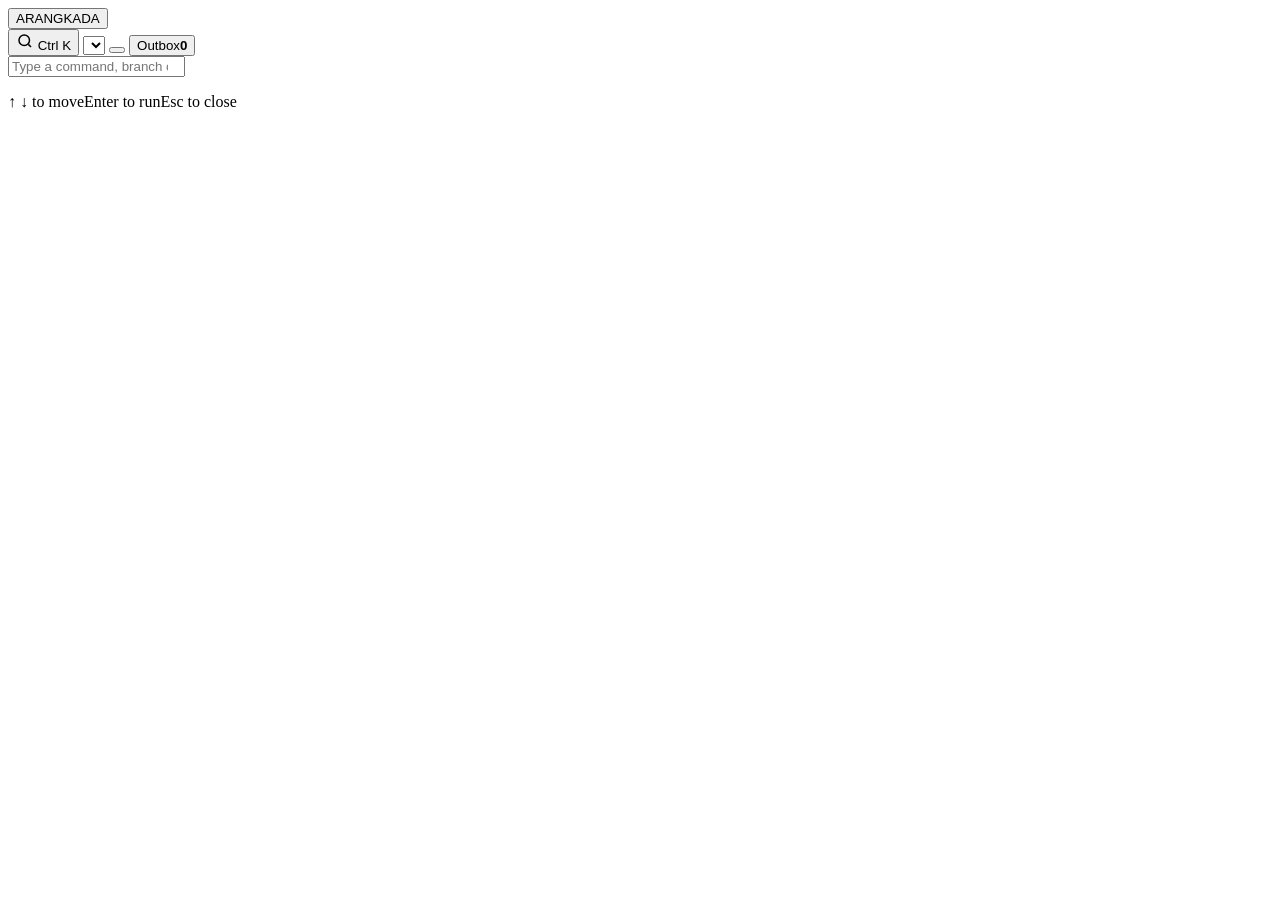
==== index.html @ 6641d01d "Add files via upload" ====
<!DOCTYPE html>
<html lang="en">
<head>
<meta charset="utf-8">
<meta name="viewport" content="width=device-width, initial-scale=1, viewport-fit=cover">
<meta name="description" content="Arangkada: a working demo of a multi-branch motorcycle dealer console with offline-first sync, financing and LTO tracking.">
<meta name="theme-color" content="#121212">
<link rel="icon" href="assets/img/favicon.svg" type="image/svg+xml">
<title>Arangkada – Dealer network console</title>
<link rel="preconnect" href="https://fonts.googleapis.com">
<link rel="preconnect" href="https://fonts.gstatic.com" crossorigin>
<link href="https://fonts.googleapis.com/css2?family=Barlow:wght@400;500;600&family=Rajdhani:wght@600;700&display=swap" rel="stylesheet">
<link rel="stylesheet" href="assets/css/style.css">
</head>
<body>
<header class="nav">
  <div class="wrap nav-in">
    <button class="logo" data-act="go" data-v="home">ARANGKADA</button>
    <nav class="links" aria-label="Main" id="links"></nav>
    <div class="tools">
      <button class="icon-btn" data-act="pal" aria-label="Open quick commands">
        <svg width="18" height="18" viewBox="0 0 24 24" fill="none" stroke="currentColor" stroke-width="2" aria-hidden="true"><circle cx="11" cy="11" r="7"/><path d="M20 20l-3.5-3.5"/></svg>
        <span class="kbd">Ctrl K</span></button>
      <select id="as" class="branch-sel" aria-label="Working as branch"></select>
      <button id="conn" class="conn" data-act="toggle-cur"></button>
      <button id="outbox" class="outbox" data-act="go" data-v="network"><span class="hide-sm">Outbox</span><b id="ob-n">0</b></button>
    </div>
  </div>
  <div class="pulse"><div class="wrap" id="pulse"></div></div>
</header>
<main id="main"></main>
<footer class="foot" id="foot"></footer>
<div class="scrim" id="scrim" data-act="close"></div>
<aside class="drawer" id="drawer" role="dialog" aria-modal="true" aria-label="New sale" aria-hidden="true"></aside>
<div class="pal" id="pal" data-act="pal-bg">
  <div class="pal-box" role="dialog" aria-label="Quick commands">
    <input id="pal-q" type="search" placeholder="Type a command, branch or model" role="combobox" aria-controls="pal-list" aria-expanded="true" autocomplete="off">
    <ul class="pal-list" id="pal-list" role="listbox"></ul>
    <div class="pal-foot"><span>↑ ↓ to move</span><span>Enter to run</span><span>Esc to close</span></div>
  </div>
</div>
<div id="toast" role="status" aria-live="polite"></div>
<script src="assets/js/app.js"></script>
</body></html>
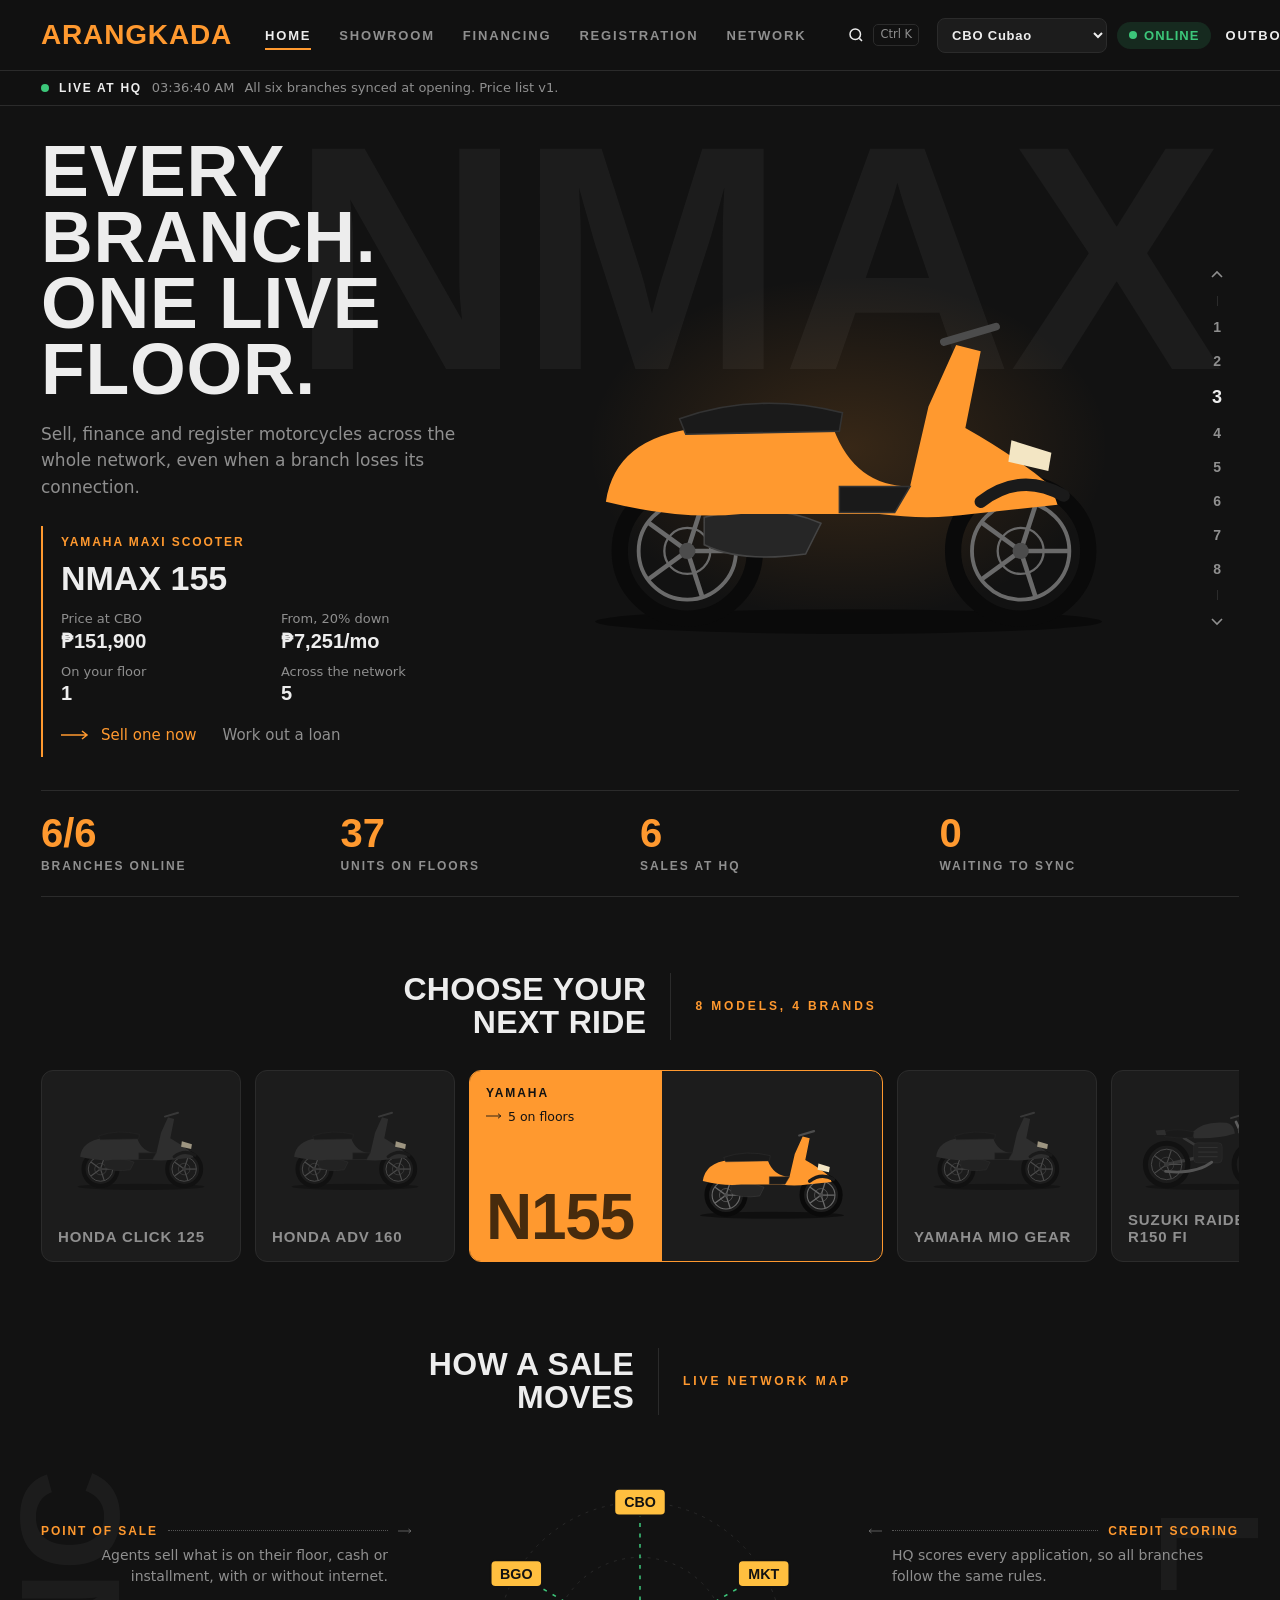
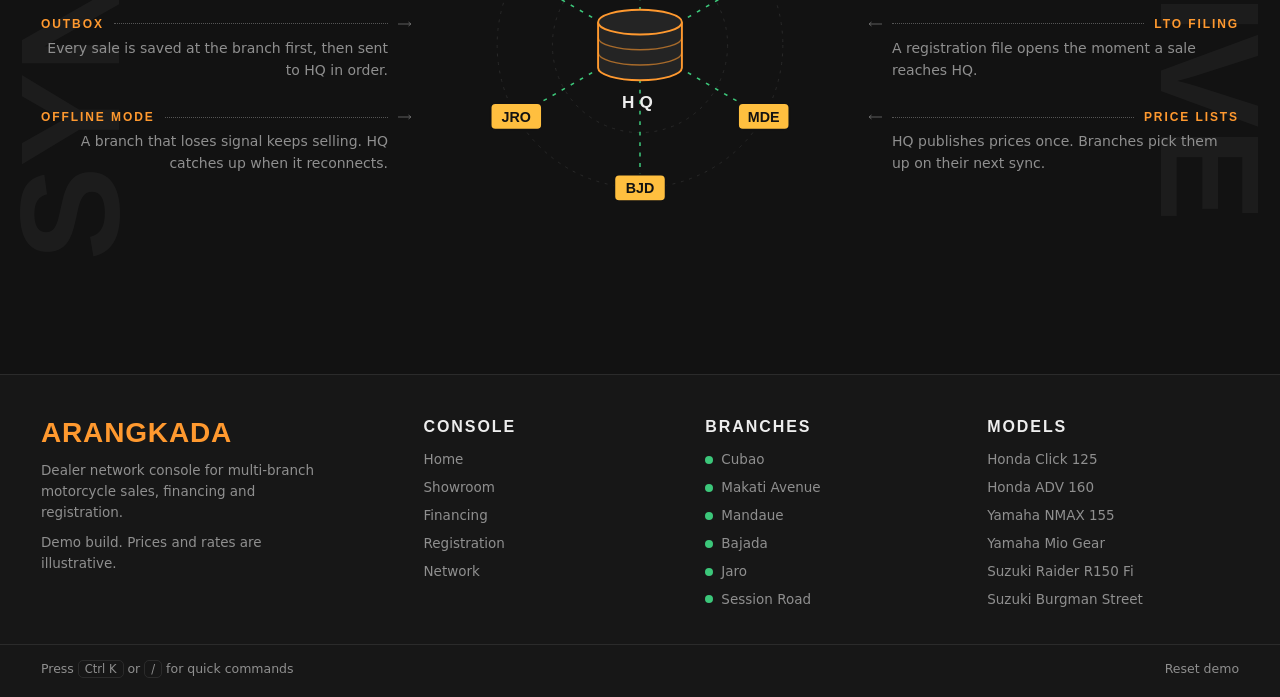
==== commit 3a44bfb6: "Add files via upload" ====
--- a/index.html
+++ b/index.html
@@ -5,12 +5,12 @@
 <meta name="viewport" content="width=device-width, initial-scale=1, viewport-fit=cover">
 <meta name="description" content="Arangkada: a working demo of a multi-branch motorcycle dealer console with offline-first sync, financing and LTO tracking.">
 <meta name="theme-color" content="#121212">
-<link rel="icon" href="assets/img/favicon.svg" type="image/svg+xml">
+<link rel="icon" href="favicon.svg" type="image/svg+xml">
 <title>Arangkada – Dealer network console</title>
 <link rel="preconnect" href="https://fonts.googleapis.com">
 <link rel="preconnect" href="https://fonts.gstatic.com" crossorigin>
 <link href="https://fonts.googleapis.com/css2?family=Barlow:wght@400;500;600&family=Rajdhani:wght@600;700&display=swap" rel="stylesheet">
-<link rel="stylesheet" href="assets/css/style.css">
+<link rel="stylesheet" href="style.css">
 </head>
 <body>
 <header class="nav">
@@ -40,5 +40,5 @@
   </div>
 </div>
 <div id="toast" role="status" aria-live="polite"></div>
-<script src="assets/js/app.js"></script>
+<script src="app.js"></script>
 </body></html>
--- a/style.css
+++ b/style.css
@@ -0,0 +1,334 @@
+/* Arangkada dealer network console: styles */
+:root{
+  --bg:#121212;--bg-2:#171717;--card:#1C1C1C;--card-2:#242424;--line:#2B2B2B;--ink:#EDEDED;--muted:#8F8F8F;--ghost:rgba(255,255,255,.045);
+  --accent:#FF992F;--accent-ink:#121212;--accent-soft:rgba(255,153,47,.14);--yellow:#FFBF3F;
+  --ok:#3CC77A;--ok-soft:rgba(60,199,122,.14);--red:#FF5A4A;--red-soft:rgba(255,90,74,.14);--blue:#7FB2FF;--blue-soft:rgba(127,178,255,.14);
+  --plate-bg:#FFBF3F;--plate-ink:#121212;--tire:#0A0A0A;--rim:#6A6A6A;--metal:#4C4C4C;--seat:#1A1A1A;--glass:#F3E6C4;
+  --display:"Rajdhani","Barlow Semi Condensed","Arial Narrow",sans-serif;--body:"Barlow","Segoe UI",system-ui,-apple-system,sans-serif;
+  box-sizing:border-box;padding-top:env(safe-area-inset-top,0px);padding-bottom:env(safe-area-inset-bottom,0px);color-scheme:dark;
+}
+/* Dark-first brand: dark is the default in both system modes. */
+@media (prefers-color-scheme:dark){:root:not([data-theme="light"]){color-scheme:dark}}
+:root[data-theme="dark"]{color-scheme:dark}
+:root[data-theme="light"]{
+  --bg:#F0F0F0;--bg-2:#E8E8E8;--card:#FFFFFF;--card-2:#F5F5F5;--line:#D8D8D8;--ink:#121212;--muted:#5E5E5E;--ghost:rgba(0,0,0,.05);
+  --accent-soft:#FFE7CC;--ok:#1E7F4A;--ok-soft:#DDF2E5;--red:#C0392B;--red-soft:#F8DEDA;--blue:#2B5287;--blue-soft:#DDE6F2;
+  --tire:#1B1B1B;--rim:#8A8A8A;--metal:#9A9A9A;--seat:#2A2A2A;color-scheme:light;
+}
+*,*::before,*::after{box-sizing:inherit}
+html{height:100%;scroll-padding-top:calc(120px + env(safe-area-inset-top,0px));scroll-behavior:smooth}
+body{margin:0;min-height:100%;background:var(--bg);color:var(--ink);font:400 15px/1.55 var(--body);font-variant-numeric:tabular-nums;overflow-x:hidden}
+h1,h2,h3,h4{font-family:var(--display);font-weight:700;line-height:1;margin:0;letter-spacing:.01em}
+button,input,select{font:inherit;color:inherit}
+:focus-visible{outline:2px solid var(--yellow);outline-offset:3px}
+.wrap{max-width:1280px;margin:0 auto;padding:0 clamp(16px,3.2vw,44px);width:100%}
+.muted{color:var(--muted)}
+.lab{font:700 12px/1 var(--display);letter-spacing:.16em;text-transform:uppercase;color:var(--accent)}
+
+/* nav */
+.nav{position:sticky;top:env(safe-area-inset-top,0px);z-index:30;background:color-mix(in srgb,var(--bg) 88%,transparent);backdrop-filter:blur(12px);-webkit-backdrop-filter:blur(12px);border-bottom:1px solid var(--line)}
+.nav-in{display:flex;align-items:center;gap:20px;padding-top:16px;padding-bottom:16px}
+.logo{all:unset;cursor:pointer;font:700 28px/1 var(--display);color:var(--accent);letter-spacing:.03em}
+.logo:focus-visible{outline:2px solid var(--yellow)}
+.links{display:flex;gap:2px;margin:0 auto}
+.links button{all:unset;cursor:pointer;font:700 13px/1 var(--display);letter-spacing:.14em;text-transform:uppercase;padding:10px 13px;color:var(--muted);position:relative;white-space:nowrap}
+.links button:hover{color:var(--ink)}
+.links button[aria-current="page"]{color:var(--ink)}
+.links button[aria-current="page"]::after{content:"";position:absolute;left:13px;right:13px;bottom:2px;height:2px;background:var(--accent)}
+.links button:focus-visible{outline:2px solid var(--yellow)}
+.tools{display:flex;align-items:center;gap:10px}
+.icon-btn{all:unset;cursor:pointer;display:inline-flex;align-items:center;gap:8px;padding:8px;border-radius:8px;color:var(--ink)}
+.icon-btn:hover{background:var(--card)}
+.icon-btn:focus-visible{outline:2px solid var(--yellow)}
+.kbd{white-space:nowrap;border:1px solid var(--line);border-radius:5px;padding:1px 6px;font-size:11.5px;color:var(--muted);font-family:var(--body)}
+.branch-sel{background:var(--card);border:1px solid var(--line);border-radius:8px;padding:8px 10px;font:700 13px var(--display);letter-spacing:.06em;max-width:170px}
+.conn{all:unset;cursor:pointer;display:inline-flex;align-items:center;gap:7px;border-radius:30px;padding:7px 12px;font:700 13px/1 var(--display);letter-spacing:.08em;text-transform:uppercase;background:var(--ok-soft);color:var(--ok)}
+.conn.off{background:var(--red-soft);color:var(--red)}
+.conn:focus-visible{outline:2px solid var(--yellow)}
+.outbox{all:unset;cursor:pointer;display:inline-flex;align-items:center;gap:8px;font:700 13px/1 var(--display);letter-spacing:.14em;text-transform:uppercase;padding:8px 4px}
+.outbox b{display:inline-grid;place-items:center;min-width:20px;height:20px;padding:0 5px;border:1.5px solid var(--ink);border-radius:4px;font-size:12px;letter-spacing:0}
+.outbox.has b{background:var(--accent);border-color:var(--accent);color:var(--accent-ink)}
+.outbox:focus-visible{outline:2px solid var(--yellow)}
+.pulse{border-top:1px solid var(--line);font-size:13px;color:var(--muted)}
+.pulse .wrap{display:flex;align-items:center;gap:10px;padding-top:7px;padding-bottom:7px;white-space:nowrap;overflow:hidden}
+.pulse strong{color:var(--ink);font:700 12px var(--display);letter-spacing:.14em;text-transform:uppercase}
+.pulse span.txt{overflow:hidden;text-overflow:ellipsis}
+.dot{display:inline-block;width:8px;height:8px;border-radius:50%;background:var(--ok);flex:none}
+.dot.off{background:var(--red)}
+
+/* shared */
+.ghost{position:absolute;font:700 clamp(140px,25vw,380px)/.78 var(--display);color:var(--ghost);letter-spacing:-.01em;pointer-events:none;user-select:none;white-space:nowrap;z-index:0}
+.linkbtn{all:unset;cursor:pointer;display:inline-flex;align-items:center;gap:12px;color:var(--accent);font-weight:500;padding:6px 0}
+.linkbtn.quiet{color:var(--muted)}
+.linkbtn:hover .arr{transform:translateX(4px)}
+.linkbtn:focus-visible{outline:2px solid var(--yellow)}
+.arr{width:28px;height:10px;transition:transform .2s;flex:none}
+.plate{display:inline-flex;align-items:center;font:700 13px/1 var(--display);letter-spacing:.05em;color:var(--plate-ink);background:var(--plate-bg);border:2px solid var(--plate-ink);border-radius:5px;padding:3px 7px;white-space:nowrap}
+.btn{cursor:pointer;border:1px solid var(--line);background:var(--card-2);border-radius:8px;padding:10px 16px;font:700 14px/1 var(--display);letter-spacing:.1em;text-transform:uppercase}
+.btn:hover{border-color:var(--muted)}
+.btn.primary{background:var(--accent);color:var(--accent-ink);border-color:var(--accent)}
+.btn.primary:hover{filter:brightness(1.08)}
+.btn.small{padding:7px 11px;font-size:12px}
+.btn:disabled{opacity:.45;cursor:not-allowed}
+.panel{background:var(--card);border:1px solid var(--line);border-radius:14px;padding:22px}
+.panel h2,.d-sub{font-size:20px;text-transform:uppercase;letter-spacing:.06em;margin-bottom:16px}
+.note{color:var(--muted);font-size:13px;margin:10px 0 0}
+.empty{color:var(--muted);padding:12px 0}
+.st{display:inline-block;padding:3px 10px;border-radius:20px;font-size:12.5px;font-weight:600;white-space:nowrap}
+.st.AVAILABLE,.st.ok{background:var(--ok-soft);color:var(--ok)}
+.st.RESERVED,.st.warn{background:var(--accent-soft);color:var(--accent)}
+.st.IN_TRANSIT,.st.info{background:var(--blue-soft);color:var(--blue)}
+.st.SOLD{background:var(--card-2);color:var(--muted)}
+.st.bad{background:var(--red-soft);color:var(--red)}
+.pend{color:var(--red);font-size:12.5px;font-weight:600}
+.viewin{animation:fadeIn .3s ease}
+@keyframes fadeIn{from{opacity:0;transform:translateY(6px)}to{opacity:1;transform:none}}
+.swap{animation:swapIn .45s cubic-bezier(.2,.7,.2,1)}
+@keyframes swapIn{from{opacity:0;transform:translateX(28px)}to{opacity:1;transform:none}}
+
+/* bikes */
+.bk{display:block;width:100%;height:auto;overflow:visible}
+.bk .tire{fill:none;stroke:var(--tire)}
+.bk .rim{fill:none;stroke:var(--rim)}
+.bk .hubc{fill:var(--metal)}
+.bk .body{fill:var(--accent)}
+.bk.dim .body{fill:#3A3A3A}
+.bk .seat{fill:var(--seat);stroke:#333;stroke-width:1}
+.bk .metal{fill:none;stroke:var(--metal);stroke-linecap:round}
+.bk .fork{fill:none;stroke:#8A8A8A;stroke-linecap:round}
+.bk .pipe{fill:none;stroke:#7A7A7A;stroke-linecap:round}
+.bk .engine{fill:#262626;stroke:#444}
+.bk .light{fill:var(--glass)}
+.bk .shadow{fill:rgba(0,0,0,.45)}
+
+/* hero */
+.hero{position:relative;display:grid;grid-template-columns:minmax(0,5fr) minmax(0,7fr) 44px;align-items:center;gap:24px;min-height:min(76vh,700px);padding-top:30px;padding-bottom:30px}
+#hero-ghost{right:60px;top:4%}
+.hero-copy,.hero-art,.index{position:relative;z-index:1}
+.hero h1{font-size:clamp(42px,5.6vw,74px);line-height:.92;text-transform:uppercase}
+.hero .lede{color:var(--muted);font-size:17px;max-width:420px;margin:18px 0 26px}
+.feat{border-left:2px solid var(--accent);padding:4px 0 4px 18px;max-width:440px}
+.feat-name{font:700 34px/1 var(--display);text-transform:uppercase;margin:8px 0 14px}
+.feat-dl{display:grid;grid-template-columns:repeat(2,minmax(0,1fr));gap:10px 20px;margin:0 0 14px}
+.feat-dl dt{color:var(--muted);font-size:13px}
+.feat-dl dd{margin:0;font:700 20px/1.1 var(--display)}
+.cta{display:flex;gap:26px;flex-wrap:wrap}
+.hero-art::before{content:"";position:absolute;inset:-12% -6%;background:radial-gradient(closest-side,rgba(255,153,47,.16),transparent 72%);z-index:-1}
+.index{display:flex;flex-direction:column;align-items:center;gap:8px}
+.ix,.ix-arrow{all:unset;cursor:pointer;font:600 14px/1 var(--display);color:var(--muted);padding:6px 10px;border-radius:6px;text-align:center}
+.ix[aria-current="true"]{color:var(--ink);font-size:18px;font-weight:700}
+.ix:hover,.ix-arrow:hover{color:var(--ink)}
+.ix:focus-visible,.ix-arrow:focus-visible{outline:2px solid var(--yellow)}
+.ix-arrow svg{width:14px;height:14px;display:block}
+.index .rail{width:1px;height:10px;background:var(--line)}
+
+/* stats */
+.stats{display:grid;grid-template-columns:repeat(4,minmax(0,1fr));border-top:1px solid var(--line);border-bottom:1px solid var(--line)}
+.stat{padding:22px 20px 22px 0}
+.stat b{display:block;font:700 40px/1 var(--display);color:var(--accent)}
+.stat.alert b{color:var(--red)}
+.stat span{display:block;margin-top:6px;font:700 12px/1.2 var(--display);letter-spacing:.16em;text-transform:uppercase;color:var(--muted)}
+
+/* section heading */
+.shead{display:flex;align-items:center;justify-content:center;gap:24px;margin:76px 0 30px}
+.shead h2{font-size:clamp(24px,2.6vw,32px);text-transform:uppercase;text-align:right;line-height:1.05;padding-right:24px;border-right:1px solid var(--line)}
+.shead .tag{font:700 12px var(--display);letter-spacing:.24em;text-transform:uppercase;color:var(--accent)}
+
+/* rides */
+.rides{display:grid;grid-auto-flow:column;grid-auto-columns:minmax(200px,1fr);gap:14px;overflow-x:auto;scroll-snap-type:x proximity;padding-bottom:10px}
+.ride{all:unset;cursor:pointer;background:var(--card);border-radius:12px;overflow:hidden;min-height:190px;display:flex;flex-direction:column;justify-content:space-between;position:relative;scroll-snap-align:start;border:1px solid var(--line)}
+.ride:hover{border-color:#3A3A3A}
+.ride:focus-visible{outline:2px solid var(--yellow)}
+.ride-art{display:block;padding:24px 18px 4px;opacity:.6}
+.ride-name{display:block;padding:0 16px 16px;font:700 15px var(--display);letter-spacing:.06em;text-transform:uppercase;color:var(--muted)}
+.ride.on{grid-column:span 2;flex-direction:row;border-color:var(--accent)}
+.ride.on .ride-art{opacity:1;flex:1;align-self:center;padding:18px}
+.ride-panel{background:var(--accent);color:var(--accent-ink);width:160px;flex:none;padding:16px;display:flex;flex-direction:column}
+.ride-panel .lab{color:var(--accent-ink)}
+.ride-panel .more{font-size:12.5px;margin-top:8px;display:flex;align-items:center;gap:6px}
+.ride-panel .more .arr{width:16px}
+.ride-code{margin-top:auto;font:700 64px/.85 var(--display);color:rgba(0,0,0,.72);letter-spacing:-.02em;word-break:break-all}
+
+/* flow */
+.flow{position:relative;display:grid;grid-template-columns:minmax(0,1fr) minmax(260px,400px) minmax(0,1fr);gap:28px;align-items:center;padding-bottom:30px}
+.vghost{position:absolute;top:50%;font:700 clamp(90px,11vw,160px)/1 var(--display);color:var(--ghost);writing-mode:vertical-rl;pointer-events:none;user-select:none;z-index:0}
+.vghost.l{left:-40px;transform:translateY(-50%) rotate(180deg)}
+.vghost.r{right:-40px;transform:translateY(-50%)}
+.calls{display:flex;flex-direction:column;gap:30px;position:relative;z-index:1}
+.call .lab{display:flex;align-items:center;gap:10px}
+.call .dots{flex:1;border-bottom:1.5px dotted #555;min-width:30px}
+.call .arr{width:14px;color:#777}
+.calls.right .lab{flex-direction:row-reverse}
+.calls.right .arr{transform:scaleX(-1)}
+.call p{margin:8px 0 0;color:var(--muted);font-size:14px}
+.calls.left .call p{text-align:right;padding-right:24px}
+.calls.right .call p{padding-left:24px}
+.hub{display:block;width:100%;height:auto;position:relative;z-index:1}
+.hub .ring{fill:none;stroke:var(--line);stroke-dasharray:3 6}
+.hub .link{stroke-width:1.6}
+.hub .link.on{stroke:var(--ok);stroke-dasharray:4 7;animation:flow 1.4s linear infinite}
+.hub .link.off{stroke:var(--red);stroke-dasharray:2 8;opacity:.7}
+@keyframes flow{to{stroke-dashoffset:-22}}
+.hub .db ellipse,.hub .db path.c{fill:var(--card-2);stroke:var(--accent);stroke-width:2}
+.hub .db path.l{fill:none;stroke:var(--accent);stroke-width:1.5;opacity:.6}
+.hub .plt{fill:var(--plate-bg);stroke:var(--plate-ink);stroke-width:2}
+.hub .pltx{font:700 15px var(--display);fill:var(--plate-ink)}
+.hub .qb{fill:var(--accent);stroke:var(--bg);stroke-width:2}
+.hub .qbx{font:700 11px var(--body);fill:var(--accent-ink)}
+.hub .offx{font:600 11px var(--body);fill:var(--red)}
+.hub .hubx{font:700 18px var(--display);fill:var(--ink);letter-spacing:.3em}
+
+/* page head */
+.phead{position:relative;padding:54px 0 30px;max-width:780px}
+.phead .ghost{left:-10px;top:10px;font-size:clamp(110px,17vw,230px)}
+.phead h1{position:relative;font-size:clamp(40px,5vw,64px);text-transform:uppercase}
+.phead .lede{position:relative;color:var(--muted);font-size:16.5px;margin:14px 0 0;max-width:620px}
+.toolbar{display:flex;justify-content:space-between;align-items:end;gap:16px;flex-wrap:wrap;margin-bottom:22px}
+.tabs{display:flex;gap:8px}
+.tab{all:unset;cursor:pointer;padding:9px 16px;border-radius:30px;border:1px solid var(--line);font:700 13px/1 var(--display);letter-spacing:.1em;text-transform:uppercase;color:var(--muted)}
+.tab[aria-selected="true"]{background:var(--accent);color:var(--accent-ink);border-color:var(--accent)}
+.tab:focus-visible{outline:2px solid var(--yellow)}
+.filters{display:flex;gap:12px;flex-wrap:wrap;align-items:end}
+.filters label{display:flex;flex-direction:column;gap:4px;font-size:12.5px;color:var(--muted)}
+select,input[type=text],input[type=number],input[type=tel],input[type=search]{background:var(--card-2);border:1px solid var(--line);border-radius:8px;padding:9px 11px;min-width:0}
+
+/* product cards */
+.cards{display:grid;grid-template-columns:repeat(auto-fill,minmax(260px,1fr));gap:18px}
+.card{background:var(--card);border-radius:14px;padding:24px;position:relative;overflow:hidden;display:flex;flex-direction:column;gap:8px;min-height:360px}
+.card-ghost{position:absolute;left:14px;top:90px;font:700 220px/.8 var(--display);color:var(--ghost);pointer-events:none}
+.card h3{font-size:26px;text-transform:uppercase;position:relative}
+.card-meta{display:flex;gap:10px;align-items:center;flex-wrap:wrap;font-size:13.5px;color:var(--muted);position:relative}
+.card-art{position:relative;margin:auto 0;padding:18px 0}
+.card-foot{display:flex;justify-content:space-between;align-items:center;position:relative}
+.card-foot .muted{font:700 16px var(--display);letter-spacing:.04em}
+.tbl-wrap{overflow-x:auto;border:1px solid var(--line);border-radius:14px;background:var(--card)}
+table{border-collapse:collapse;width:100%;font-size:14px}
+th{text-align:left;font:700 12px var(--display);letter-spacing:.14em;text-transform:uppercase;color:var(--muted);padding:12px 14px;border-bottom:1px solid var(--line);white-space:nowrap}
+td{padding:10px 14px;border-bottom:1px solid var(--line);vertical-align:middle}
+tr:last-child td{border-bottom:0}
+td.num{text-align:right}
+
+/* forms */
+.form{display:flex;flex-direction:column;gap:13px}
+.form label{display:flex;flex-direction:column;gap:6px;font-size:13.5px;font-weight:500;color:var(--muted)}
+.form label input,.form label select{color:var(--ink)}
+.grid2{display:grid;grid-template-columns:1fr 1fr;gap:12px}
+.seg{border:0;padding:0;margin:0;display:flex;gap:8px;flex-wrap:wrap}
+.seg legend{font-size:13.5px;font-weight:500;color:var(--muted);margin-bottom:6px;padding:0}
+.seg label{flex-direction:row;align-items:center;gap:7px;border:1px solid var(--line);border-radius:8px;padding:8px 13px;cursor:pointer;color:var(--ink)}
+.seg label:has(input:checked){border-color:var(--accent);background:var(--accent-soft)}
+input[type=range],input[type=radio]{accent-color:var(--accent)}
+#pos-form[data-pay="cash"] .inst-only{display:none}
+.calc{background:var(--card-2);border-radius:10px;padding:14px 16px}
+.calc dl{display:grid;grid-template-columns:1fr auto;gap:5px 12px;margin:0}
+.calc dt{color:var(--muted)}
+.calc dd{margin:0;text-align:right;font-weight:600}
+.calc .big{font:700 28px/1 var(--display);color:var(--accent)}
+.two{display:grid;grid-template-columns:minmax(0,1fr) minmax(0,1fr);gap:18px;margin-bottom:22px}
+.sched{max-height:260px;overflow:auto;margin-top:12px;border:1px solid var(--line);border-radius:10px}
+.sched table{font-size:13px}
+.sched th{position:sticky;top:0;background:var(--card-2)}
+.bar{display:flex;gap:3px;min-width:140px}
+.bar span{flex:1;height:7px;border-radius:2px;background:var(--line)}
+.bar span.on{background:var(--accent)}
+
+/* drawer */
+.scrim{position:fixed;inset:0;background:rgba(0,0,0,.6);opacity:0;pointer-events:none;transition:opacity .25s;z-index:40}
+.scrim.open{opacity:1;pointer-events:auto}
+.drawer{position:fixed;top:0;right:0;height:100%;width:min(480px,100%);background:var(--bg-2);border-left:1px solid var(--line);z-index:41;transform:translateX(102%);transition:transform .3s cubic-bezier(.2,.7,.2,1);overflow-y:auto;
+  padding:calc(24px + env(safe-area-inset-top,0px)) 26px calc(30px + env(safe-area-inset-bottom,0px))}
+.drawer.open{transform:none}
+.d-head{display:flex;justify-content:space-between;gap:12px;align-items:start}
+.d-title{font-size:36px;text-transform:uppercase;margin:8px 0 10px}
+.d-art{margin:8px 0 16px;position:relative}
+.d-art::before{content:"";position:absolute;inset:0;background:radial-gradient(closest-side,rgba(255,153,47,.14),transparent 75%)}
+.d-sub{margin-top:28px}
+.x{all:unset;cursor:pointer;width:38px;height:38px;display:grid;place-items:center;border-radius:8px;border:1px solid var(--line)}
+.x:focus-visible{outline:2px solid var(--yellow)}
+.mini{display:flex;flex-direction:column;gap:8px}
+.mini-row{display:flex;justify-content:space-between;align-items:center;gap:10px;background:var(--card);border:1px solid var(--line);border-radius:10px;padding:10px 12px}
+.mini-row .who{font-size:13.5px}
+
+/* network */
+.ctl-row{display:flex;gap:10px;flex-wrap:wrap;margin-bottom:22px}
+.net{display:grid;grid-template-columns:minmax(260px,420px) minmax(0,1fr);gap:24px;align-items:center;margin-bottom:22px}
+.blist{display:flex;flex-direction:column;gap:8px}
+.brow{display:grid;grid-template-columns:auto 1fr auto auto;gap:14px;align-items:center;background:var(--card);border:1px solid var(--line);border-radius:12px;padding:12px 14px}
+.brow.off{border-color:color-mix(in srgb,var(--red) 45%,var(--line))}
+.brow .nm{font-weight:600}
+.brow .meta{font-size:13px;color:var(--muted)}
+.switch{all:unset;cursor:pointer;width:44px;height:24px;border-radius:20px;background:var(--red);position:relative;flex:none}
+.switch[aria-checked="true"]{background:var(--ok)}
+.switch span{position:absolute;top:3px;left:3px;width:18px;height:18px;border-radius:50%;background:#fff;transition:left .15s}
+.switch[aria-checked="true"] span{left:23px}
+.switch:focus-visible{outline:2px solid var(--yellow);outline-offset:2px}
+.istats{display:flex;gap:30px;margin-bottom:16px;flex-wrap:wrap}
+.istats b{display:block;font:700 30px/1 var(--display);color:var(--accent)}
+.istats span{color:var(--muted);font-size:13px}
+.steps{margin:0;padding-left:22px;display:flex;flex-direction:column;gap:9px}
+.steps li.good{color:var(--ok);font-weight:600}
+.steps li.bad{color:var(--red);font-weight:600}
+.feed{list-style:none;margin:0;padding:0;display:flex;flex-direction:column;border-left:2px solid var(--line)}
+.feed li{padding:7px 0 7px 14px;position:relative;font-size:14px}
+.feed li::before{content:"";position:absolute;left:-6px;top:13px;width:10px;height:10px;border-radius:50%;background:var(--line)}
+.feed li.sale::before{background:var(--ok)}
+.feed li.dup::before,.feed li.block::before{background:var(--red)}
+.feed li.pull::before,.feed li.lease::before{background:var(--accent)}
+.feed li.credit::before{background:var(--blue)}
+.feed time{color:var(--muted);font-size:12px;display:block}
+
+/* footer */
+.foot{border-top:1px solid var(--line);margin-top:90px;background:var(--bg-2)}
+.foot-in{display:grid;grid-template-columns:1.4fr 1fr 1fr 1fr;gap:30px;padding-top:44px;padding-bottom:34px}
+.foot h4{font-size:16px;letter-spacing:.12em;text-transform:uppercase;margin-bottom:14px}
+.foot p{font-size:13.5px;margin:10px 0 0;max-width:300px}
+.flinks{display:flex;flex-direction:column;gap:7px;align-items:flex-start}
+.flinks button{all:unset;cursor:pointer;font-size:13.5px;color:var(--muted);display:inline-flex;align-items:center;gap:8px}
+.flinks button:hover{color:var(--ink)}
+.flinks button:focus-visible{outline:2px solid var(--yellow)}
+.foot-bar{display:flex;justify-content:space-between;gap:14px;flex-wrap:wrap;border-top:1px solid var(--line);padding-top:14px;padding-bottom:18px;font-size:12.5px;color:var(--muted)}
+.foot-bar button{all:unset;cursor:pointer;color:var(--muted)}
+.foot-bar button:hover{color:var(--ink)}
+
+/* palette */
+.pal{position:fixed;inset:0;z-index:60;display:none;justify-items:center;align-items:start;padding-top:calc(13vh + env(safe-area-inset-top,0px));background:rgba(0,0,0,.6)}
+.pal.open{display:grid}
+.pal-box{width:min(580px,92vw);background:var(--card);border:1px solid var(--line);border-radius:14px;overflow:hidden;box-shadow:0 30px 80px rgba(0,0,0,.5)}
+.pal-box input{width:100%;border:0;border-bottom:1px solid var(--line);border-radius:0;background:transparent;padding:16px 18px;font-size:16px;outline:none}
+.pal-list{list-style:none;margin:0;padding:6px;max-height:52vh;overflow-y:auto}
+.pal-list li{display:flex;justify-content:space-between;gap:12px;padding:10px 12px;border-radius:8px;cursor:pointer;font-size:14.5px}
+.pal-list li[aria-selected="true"]{background:var(--accent-soft)}
+.pal-list li .muted{font:700 11px var(--display);letter-spacing:.16em;text-transform:uppercase}
+.pal-foot{border-top:1px solid var(--line);padding:9px 14px;font-size:12px;color:var(--muted);display:flex;gap:14px}
+
+#toast{position:fixed;left:50%;bottom:calc(22px + env(safe-area-inset-bottom,0px));transform:translate(-50%,30px);opacity:0;pointer-events:none;
+  background:var(--ink);color:var(--bg);padding:12px 18px;border-radius:10px;max-width:min(560px,92vw);transition:.2s;z-index:70;font-weight:500}
+#toast.show{opacity:1;transform:translate(-50%,0)}
+#toast.err{background:var(--red);color:#fff}
+
+@media (max-width:1060px){
+  .nav-in{flex-wrap:wrap;row-gap:6px}
+  .links{order:3;width:100%;overflow-x:auto;margin:0 -13px}
+  .tools{margin-left:auto}
+  .two,.net{grid-template-columns:1fr}
+  .flow{grid-template-columns:1fr}
+  .calls.left .call p,.calls.right .call p{text-align:left;padding:0}
+  .calls.right .lab{flex-direction:row}
+  .call .dots,.call .arr{display:none}
+  .hub{max-width:380px;margin:0 auto}
+  .foot-in{grid-template-columns:1fr 1fr}
+}
+@media (max-width:760px){
+  .hero{grid-template-columns:1fr;min-height:0}
+  .index{flex-direction:row;justify-content:center;flex-wrap:wrap}
+  .index .rail{display:none}
+  .ix-arrow svg{transform:rotate(-90deg)}
+  .stats{grid-template-columns:1fr 1fr}
+  .shead{justify-content:flex-start}
+  .grid2{grid-template-columns:1fr}
+  .kbd,.hide-sm{display:none}
+  .branch-sel{max-width:120px}
+  .brow{grid-template-columns:auto 1fr auto}
+  .brow .meta.q{display:none}
+}
+@media (prefers-reduced-motion:reduce){*{animation:none!important;transition:none!important;scroll-behavior:auto!important}}
